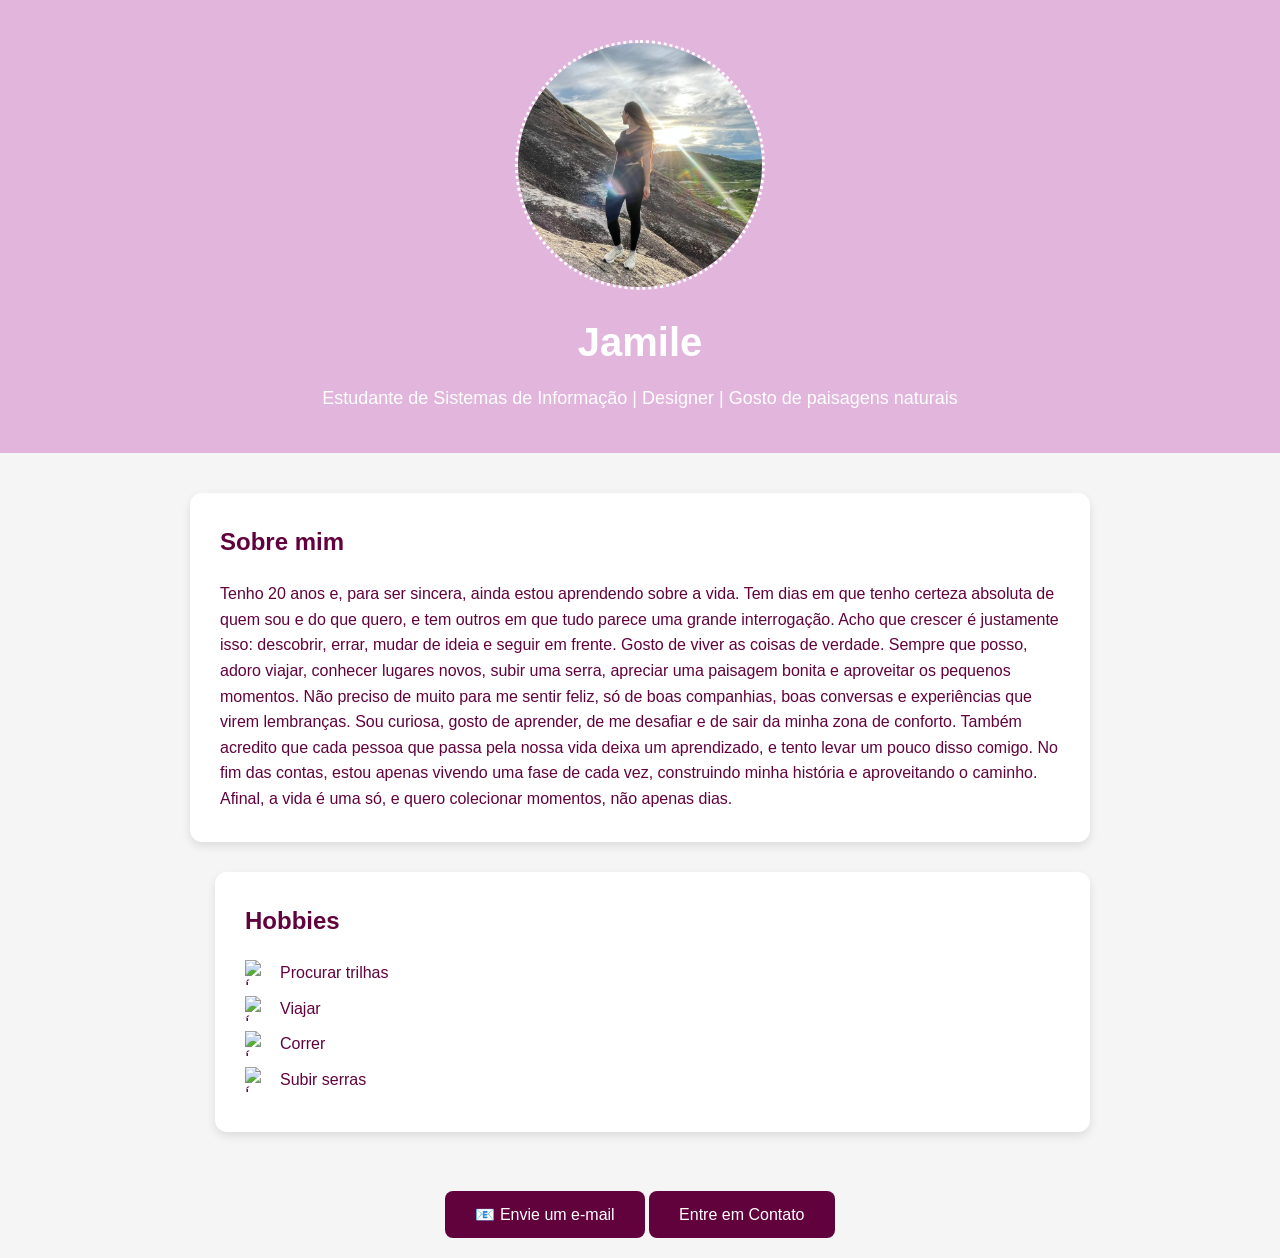
==== DESENVOLVIMENTO WEB/index.html @ 4b11bf08 "Add files via upload" ====
<!DOCTYPE html>
<html lang="en">
<head>
    <meta charset="UTF-8">
    <meta name="viewport" content="width=device-width, initial-scale=1.0">
    <title>Document</title>
</head>
    <link rel="stylesheet" href="style.css">
<body>
    <header>
    <img src="IMG/EU.jpg" alt="sou eu">
    <h1>Jamile</h1>
    <p>Estudante de Sistemas de Informação | Designer | Gosto de paisagens naturais  </p>
    </header>
    <main>
        <section id="Eu">
            <h2>Sobre mim</h2>
    <p>Tenho 20 anos e, para ser sincera, ainda estou aprendendo sobre a vida. Tem dias em que tenho certeza absoluta de quem sou e do que quero, e tem outros em que tudo parece uma grande interrogação. Acho que crescer é justamente isso: descobrir, errar, mudar de ideia e seguir em frente.

Gosto de viver as coisas de verdade. Sempre que posso, adoro viajar, conhecer lugares novos, subir uma serra, apreciar uma paisagem bonita e aproveitar os pequenos momentos. Não preciso de muito para me sentir feliz, só de boas companhias, boas conversas e experiências que virem lembranças.

Sou curiosa, gosto de aprender, de me desafiar e de sair da minha zona de conforto. Também acredito que cada pessoa que passa pela nossa vida deixa um aprendizado, e tento levar um pouco disso comigo.

No fim das contas, estou apenas vivendo uma fase de cada vez, construindo minha história e aproveitando o caminho. Afinal, a vida é uma só, e quero colecionar momentos, não apenas dias.
</P>
</section>


<ul>
<section id="hobbies">
    <h2>Hobbies</h2>

    <ul class="lista-hobbies">
        <li>
            <img src="IMG/sol.png" alt="Ícone">
            Procurar trilhas
        </li>

        <li>
            <img src="IMG/sol.png" alt="Ícone">
            Viajar
        </li>

        <li>
            <img src="IMG/sol.png" alt="Ícone">
            Correr
        </li>

        <li>
            <img src="IMG/sol.png" alt="Ícone">
            Subir serras
        </li>
    </ul>
</section>


</main>
<footer>
<a href="mailto: jamilegomes4343@gmail.com">📧 Envie um e-mail</a>
<a href="https://wa.me/5588994977253">Entre em Contato</a>
</footer>
</body>
</html>
---- DESENVOLVIMENTO WEB/style.css ----
*{
    margin: 0;
    padding: 0;
    box-sizing: border-box;
}



:root{
    --cor-principal:#e2b5dc;
    --cor-secundaria:#61023d;
    --cor-fundo:#f5f5f5;
    --cor-texto: #61023d;
    --cor-branca:#fff;
}



body{
    font-family: Arial, Helvetica, sans-serif;
    background: var(--cor-fundo);
    color: var(--cor-texto);
    line-height: 1.6;
}



header{
    background: var(--cor-principal);
    color: var(--cor-branca);

    display: flex;
    flex-direction: column;
    justify-content: center;
    align-items: center;

    padding: 40px 20px;
    text-align: center;
}

header img{
    width: 250px;
    height: 250px;
    border-radius: 50%;
    object-fit: cover;

    border:3px dotted white;

    margin-bottom:20px;
}

header h1{
    margin-bottom:10px;
    font-size:40px;
    transition:0.3s ease;
}

header h1:hover{
    color: var(--cor-texto);
    transform:scale(1.05);
}

header p{
    font-size:18px;
    transition:0.3s ease;
}

header p:hover{
    color:var(--cor-texto);
}



main{
    width: 80%;
    max-width: 900px;
    margin:40px auto;

    display:flex;
    flex-direction:column;
    gap:30px;
}

section{
    background:white;
    padding:30px;
    border-radius:12px;
    box-shadow:0 4px 10px rgba(0,0,0,.1);
}

section h2{
    color:var(--cor-secundaria);
    margin-bottom:20px;
}


ul{
    list-style:square;
    padding-left:25px;
}



.lista-hobbies{
    list-style: none;
    padding: 0;
}

.lista-hobbies li{
    display: flex;
    align-items: center;
    margin: 10px 0;
}

.lista-hobbies li img{
    width: 25px;
    height: 25px;
    margin-right: 10px;
}



footer{
    text-align:center;
    padding:30px;
}

footer a{
    background:var(--cor-secundaria);
    color:white;
    text-decoration:none;

    padding:15px 30px;
    border-radius:8px;

    transition:.3s;
}




@media(max-width:768px){

    main{
        width:95%;
    }

    header img{
        width:140px;
        height:140px;
    }

    header h1{
        font-size:1.8rem;
    }

    section{
        padding:20px;
    }

}
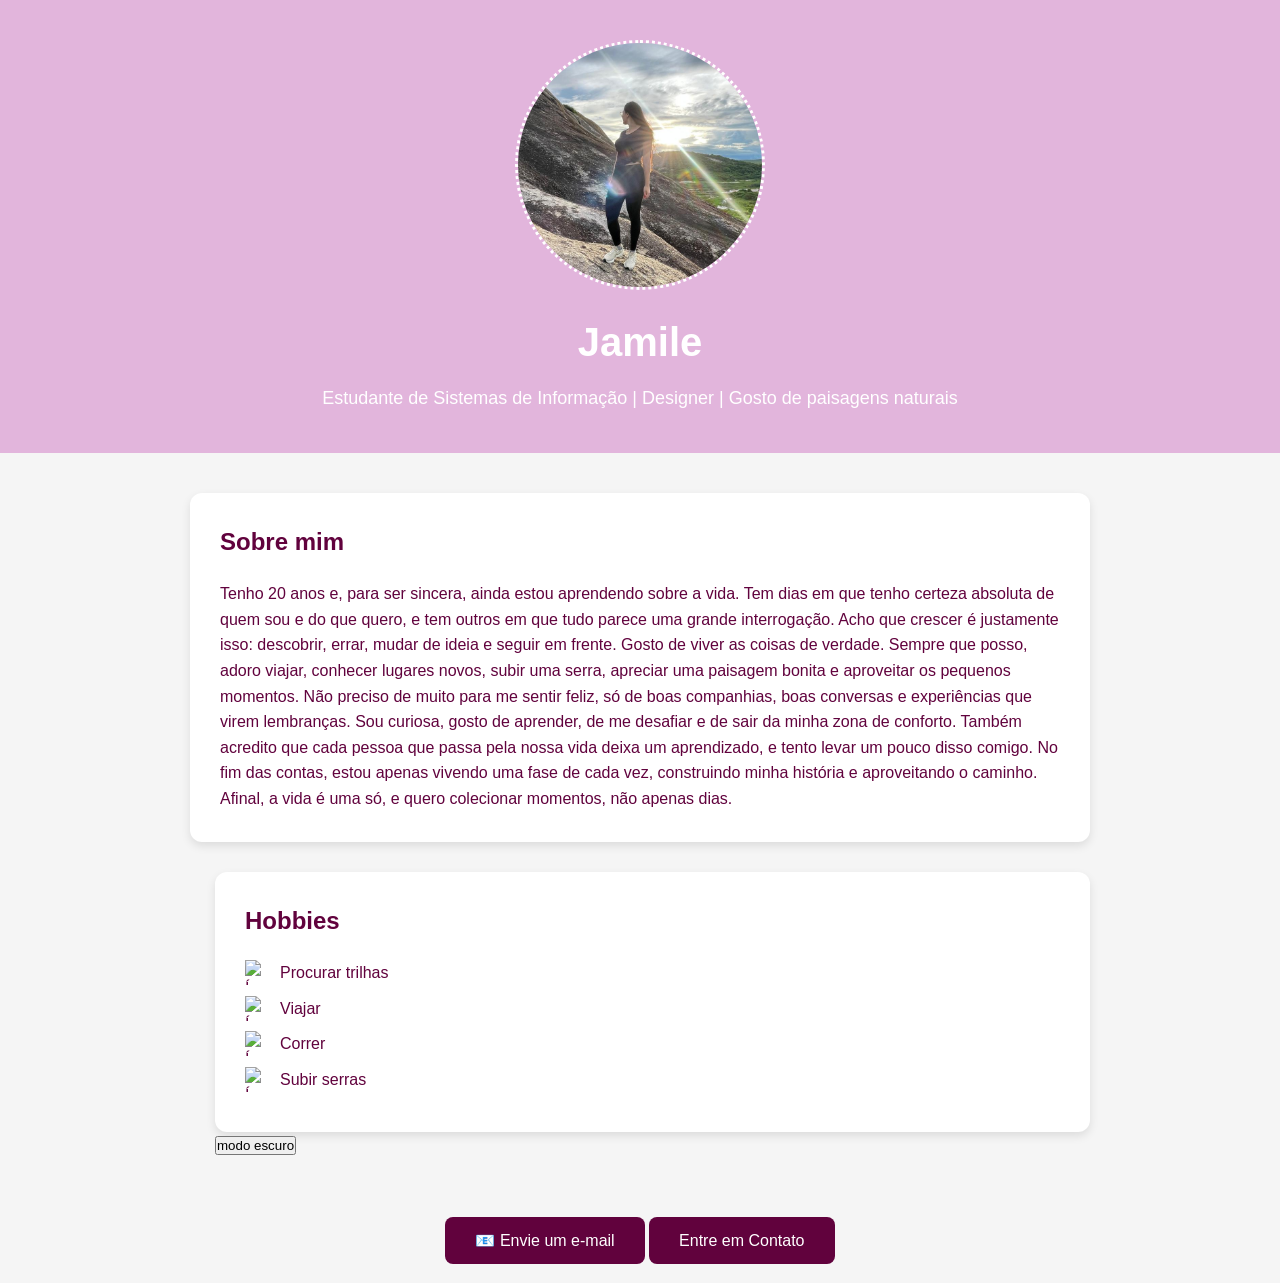
==== commit b3b36cff: "Add dark mode button and script link Added a dark mode button and linked script.js for functionality" ====
--- a/DESENVOLVIMENTO WEB/index.html
+++ b/DESENVOLVIMENTO WEB/index.html
@@ -7,11 +7,14 @@
 </head>
     <link rel="stylesheet" href="style.css">
 <body>
+
     <header>
-    <img src="IMG/EU.jpg" alt="sou eu">
+    <img src ="IMG/EU.jpg" alt="sou eu">
+
     <h1>Jamile</h1>
     <p>Estudante de Sistemas de Informação | Designer | Gosto de paisagens naturais  </p>
     </header>
+
     <main>
         <section id="Eu">
             <h2>Sobre mim</h2>
@@ -53,11 +56,13 @@
     </ul>
 </section>
 
+<button id="modoescuro">modo escuro</button>
 
 </main>
 <footer>
 <a href="mailto: jamilegomes4343@gmail.com">📧 Envie um e-mail</a>
 <a href="https://wa.me/5588994977253">Entre em Contato</a>
 </footer>
+<script defer src="script.js"></script>
 </body>
-</html>+</html>
